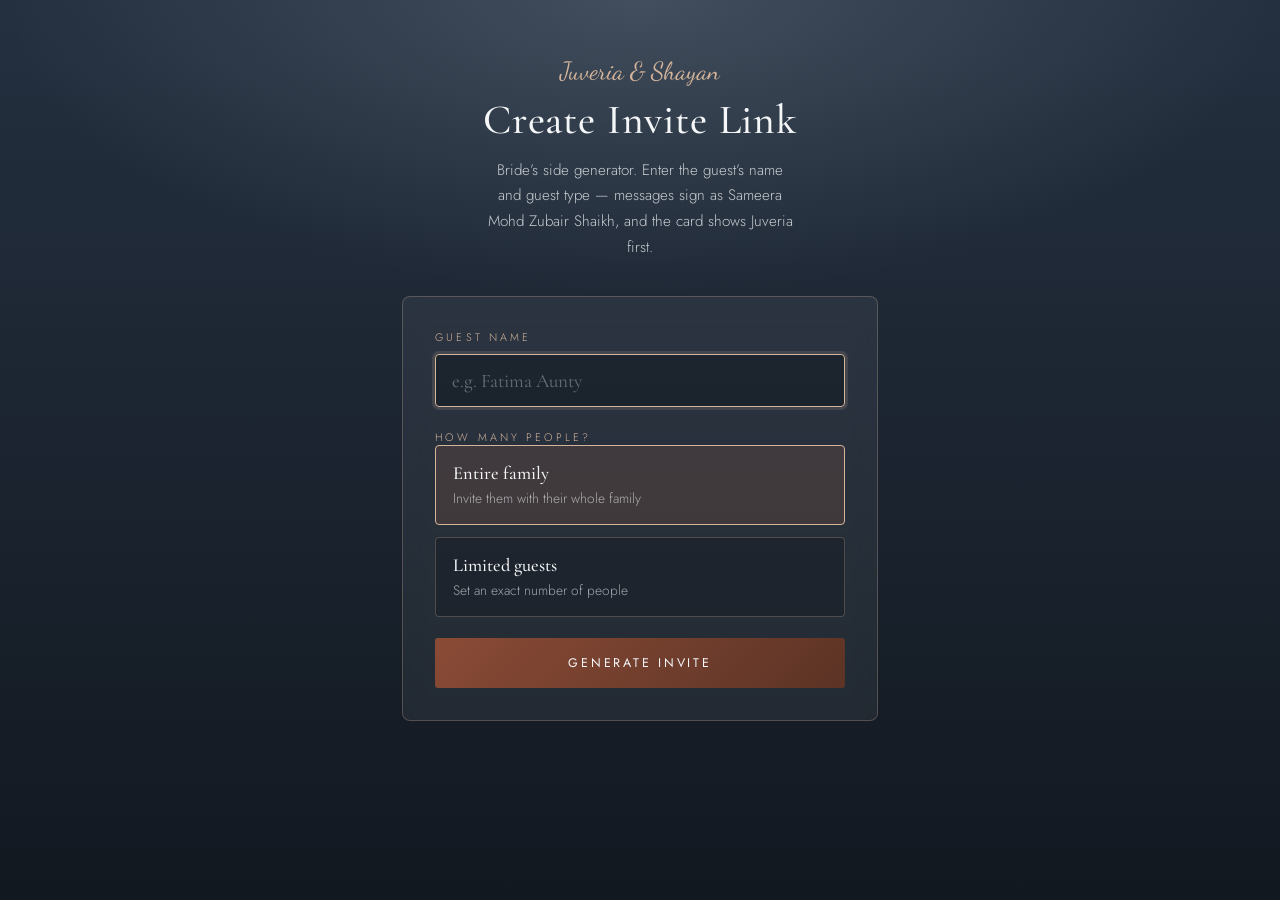
==== create-girl.html @ df61ccbf "Add bride-side invite generator with Juveria-first card. Co-authored-by: Cursor <cursoragent@cursor." ====
<!DOCTYPE html>
<html lang="en">
<head>
  <meta charset="UTF-8" />
  <meta name="viewport" content="width=device-width, initial-scale=1.0, viewport-fit=cover" />
  <title>Create Invite Link (Bride Side) | Juveria &amp; Shayan</title>
  <meta name="robots" content="noindex, nofollow" />
  <meta name="theme-color" content="#121820" />
  <link rel="icon" type="image/svg+xml" href="assets/favicon.svg" />
  <link rel="preconnect" href="https://fonts.googleapis.com" />
  <link rel="preconnect" href="https://fonts.gstatic.com" crossorigin />
  <link href="https://fonts.googleapis.com/css2?family=Cormorant+Garamond:ital,wght@0,400;0,500;0,600;1,400&family=Jost:wght@300;400;500&family=Dancing+Script:wght@600&display=swap" rel="stylesheet" />
  <link rel="stylesheet" href="css/create.css" />
  <script defer src="js/create.js"></script>
</head>
<body data-side="bride">
  <main class="create">
    <header class="create-header">
      <p class="create-eyebrow">Juveria &amp; Shayan</p>
      <h1 class="create-title">Create Invite Link</h1>
      <p class="create-lead">Bride&rsquo;s side generator. Enter the guest&rsquo;s name and guest type &mdash; messages sign as Sameera Mohd Zubair Shaikh, and the card shows Juveria first.</p>
    </header>

    <form class="create-form" id="inviteForm" autocomplete="on">
      <label class="field">
        <span class="field-label">Guest name</span>
        <input
          type="text"
          id="guestName"
          name="guestName"
          placeholder="e.g. Fatima Aunty"
          required
          maxlength="60"
          autofocus
        />
      </label>

      <fieldset class="guest-type">
        <legend class="field-label">How many people?</legend>

        <label class="option">
          <input type="radio" name="guestMode" value="family" checked />
          <span class="option-card">
            <strong>Entire family</strong>
            <em>Invite them with their whole family</em>
          </span>
        </label>

        <label class="option">
          <input type="radio" name="guestMode" value="limited" />
          <span class="option-card">
            <strong>Limited guests</strong>
            <em>Set an exact number of people</em>
          </span>
        </label>
      </fieldset>

      <label class="field field--count" id="countField" hidden>
        <span class="field-label">Number of people</span>
        <input
          type="number"
          id="guestCount"
          name="guestCount"
          min="1"
          max="50"
          step="1"
          placeholder="e.g. 4"
          inputmode="numeric"
        />
      </label>

      <button class="btn-generate" type="submit">Generate invite</button>
    </form>

    <section class="create-result" id="result" hidden>
      <p class="result-eyebrow">Your personalized invite</p>

      <div class="result-block">
        <div class="result-head">
          <h2>Invite link</h2>
          <button type="button" class="btn-copy" id="copyLink" data-target="inviteLink">Copy</button>
        </div>
        <input class="result-input" id="inviteLink" type="text" readonly />
      </div>

      <div class="result-block">
        <div class="result-head">
          <h2>WhatsApp message</h2>
          <button type="button" class="btn-copy" id="copyMessage" data-target="inviteMessage">Copy</button>
        </div>
        <textarea class="result-message" id="inviteMessage" readonly rows="12"></textarea>
      </div>

      <div class="result-actions">
        <a class="btn-whatsapp" id="whatsappShare" href="#" target="_blank" rel="noopener">
          Open in WhatsApp
        </a>
        <a class="btn-preview" id="previewLink" href="#" target="_blank" rel="noopener">
          Preview invite
        </a>
      </div>
    </section>
  </main>
</body>
</html>
---- css/create.css ----
:root {
  --ivory: #f4f6f8;
  --ink: #2f3438;
  --ink-soft: #6a7278;
  --gold: #b06a49;
  --gold-light: #d4b49a;
  --emerald: #8a4b36;
  --emerald-deep: #5c3325;
  --night: #121820;
  --panel: rgba(255, 255, 255, 0.06);
  --font-serif: "Cormorant Garamond", Georgia, serif;
  --font-sans: "Jost", "Segoe UI", sans-serif;
  --font-script: "Dancing Script", cursive;
}

* { box-sizing: border-box; margin: 0; padding: 0; }

body {
  min-height: 100dvh;
  font-family: var(--font-sans);
  font-weight: 300;
  color: var(--ivory);
  background:
    radial-gradient(90% 60% at 50% 0%, rgba(200, 214, 224, 0.18), transparent 55%),
    linear-gradient(180deg, #243040 0%, var(--night) 100%);
  -webkit-font-smoothing: antialiased;
}

.create {
  width: min(100%, 520px);
  margin: 0 auto;
  padding: 2.4rem 1.4rem 4rem;
}

.create-header { text-align: center; margin-bottom: 2.2rem; }

.create-eyebrow {
  font-family: var(--font-script);
  font-size: 1.55rem;
  color: var(--gold-light);
  margin-bottom: 0.55rem;
}

.create-title {
  font-family: var(--font-serif);
  font-weight: 500;
  font-size: clamp(2rem, 8vw, 2.6rem);
  letter-spacing: 0.02em;
  margin-bottom: 0.8rem;
}

.create-lead {
  font-size: 0.95rem;
  line-height: 1.7;
  color: rgba(244, 246, 248, 0.78);
  max-width: 34ch;
  margin: 0 auto;
}

.create-form,
.create-result {
  background: var(--panel);
  border: 1px solid rgba(212, 180, 154, 0.28);
  border-radius: 8px;
  padding: 1.6rem 1.35rem;
  backdrop-filter: blur(10px);
  -webkit-backdrop-filter: blur(10px);
}

.create-form { display: grid; gap: 1.35rem; }

.field { display: grid; gap: 0.55rem; }

.field-label,
.guest-type legend {
  font-size: 0.68rem;
  letter-spacing: 0.28em;
  text-transform: uppercase;
  color: var(--gold-light);
}

.field input {
  width: 100%;
  border: 1px solid rgba(212, 180, 154, 0.4);
  border-radius: 4px;
  background: rgba(18, 24, 32, 0.55);
  color: var(--ivory);
  font-family: var(--font-serif);
  font-size: 1.2rem;
  padding: 0.85rem 1rem;
  outline: none;
}

.field input:focus {
  border-color: var(--gold-light);
  box-shadow: 0 0 0 3px rgba(212, 180, 154, 0.15);
}

.field input::placeholder { color: rgba(244, 246, 248, 0.35); }

.guest-type {
  border: none;
  display: grid;
  gap: 0.75rem;
}

.option { cursor: pointer; }

.option input {
  position: absolute;
  opacity: 0;
  pointer-events: none;
}

.option-card {
  display: grid;
  gap: 0.25rem;
  padding: 1rem 1.05rem;
  border-radius: 4px;
  border: 1px solid rgba(212, 180, 154, 0.28);
  background: rgba(18, 24, 32, 0.4);
  transition: border-color 0.2s, background 0.2s;
}

.option-card strong {
  font-family: var(--font-serif);
  font-size: 1.15rem;
  font-weight: 500;
  color: var(--ivory);
}

.option-card em {
  font-style: normal;
  font-size: 0.86rem;
  color: rgba(244, 246, 248, 0.62);
}

.option input:checked + .option-card {
  border-color: var(--gold-light);
  background: rgba(176, 106, 73, 0.18);
}

.btn-generate,
.btn-whatsapp,
.btn-preview,
.btn-copy {
  font-family: var(--font-sans);
  font-size: 0.78rem;
  letter-spacing: 0.22em;
  text-transform: uppercase;
  cursor: pointer;
  border-radius: 3px;
}

.btn-generate {
  border: none;
  background: linear-gradient(135deg, var(--emerald), var(--emerald-deep));
  color: var(--ivory);
  padding: 1rem 1.2rem;
  transition: transform 0.2s, opacity 0.2s;
}

.btn-generate:active { transform: scale(0.98); }

.create-result {
  margin-top: 1.4rem;
  display: grid;
  gap: 1.35rem;
  animation: rise 0.55s ease;
}

@keyframes rise {
  from { opacity: 0; transform: translateY(14px); }
  to { opacity: 1; transform: none; }
}

.result-eyebrow {
  text-align: center;
  font-size: 0.68rem;
  letter-spacing: 0.32em;
  text-transform: uppercase;
  color: var(--gold-light);
}

.result-block { display: grid; gap: 0.6rem; }

.result-head {
  display: flex;
  align-items: center;
  justify-content: space-between;
  gap: 0.8rem;
}

.result-head h2 {
  font-family: var(--font-serif);
  font-size: 1.2rem;
  font-weight: 500;
}

.btn-copy {
  border: 1px solid rgba(212, 180, 154, 0.45);
  background: transparent;
  color: var(--gold-light);
  padding: 0.45rem 0.75rem;
}

.btn-copy.is-copied {
  color: var(--ivory);
  border-color: var(--gold);
  background: rgba(176, 106, 73, 0.25);
}

.result-input,
.result-message {
  width: 100%;
  border: 1px solid rgba(212, 180, 154, 0.28);
  border-radius: 4px;
  background: rgba(18, 24, 32, 0.55);
  color: var(--ivory);
  font-family: var(--font-sans);
  font-size: 0.92rem;
  line-height: 1.65;
  padding: 0.9rem 1rem;
  resize: none;
}

.result-input { font-size: 0.82rem; }

.result-actions {
  display: grid;
  gap: 0.75rem;
}

.btn-whatsapp,
.btn-preview {
  display: grid;
  place-items: center;
  text-decoration: none;
  padding: 0.95rem 1rem;
}

.btn-whatsapp {
  background: #128c7e;
  color: white;
}

.btn-preview {
  border: 1px solid rgba(212, 180, 154, 0.45);
  color: var(--gold-light);
}

[hidden] { display: none !important; }

@media (min-width: 640px) {
  .create { padding-top: 3.5rem; }
  .create-form,
  .create-result { padding: 2rem; }
}
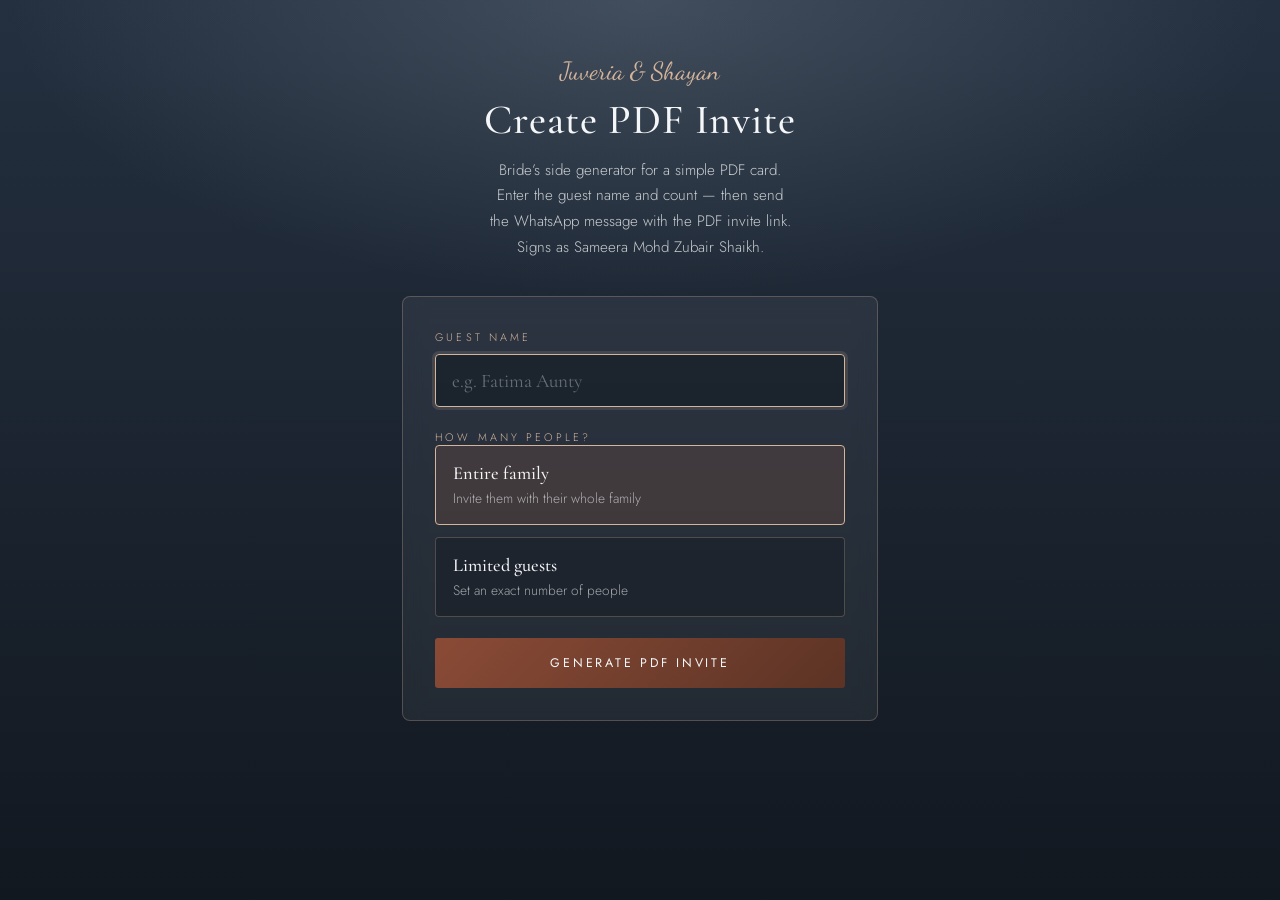
==== commit edd16260: "Add girl-side PDF invitation and switch bride generator to PDF. Co-authored-by: Cursor <cursoragent@" ====
--- a/create-girl.html
+++ b/create-girl.html
@@ -3,7 +3,7 @@
 <head>
   <meta charset="UTF-8" />
   <meta name="viewport" content="width=device-width, initial-scale=1.0, viewport-fit=cover" />
-  <title>Create Invite Link (Bride Side) | Juveria &amp; Shayan</title>
+  <title>Create PDF Invite (Bride Side) | Juveria &amp; Shayan</title>
   <meta name="robots" content="noindex, nofollow" />
   <meta name="theme-color" content="#121820" />
   <link rel="icon" type="image/svg+xml" href="assets/favicon.svg" />
@@ -17,8 +17,8 @@
   <main class="create">
     <header class="create-header">
       <p class="create-eyebrow">Juveria &amp; Shayan</p>
-      <h1 class="create-title">Create Invite Link</h1>
-      <p class="create-lead">Bride&rsquo;s side generator. Enter the guest&rsquo;s name and guest type &mdash; messages sign as Sameera Mohd Zubair Shaikh, and the card shows Juveria first.</p>
+      <h1 class="create-title">Create PDF Invite</h1>
+      <p class="create-lead">Bride&rsquo;s side generator for a simple PDF card. Enter the guest name and count &mdash; then send the WhatsApp message with the PDF invite link. Signs as Sameera Mohd Zubair Shaikh.</p>
     </header>
 
     <form class="create-form" id="inviteForm" autocomplete="on">
@@ -69,15 +69,15 @@
         />
       </label>
 
-      <button class="btn-generate" type="submit">Generate invite</button>
+      <button class="btn-generate" type="submit">Generate PDF invite</button>
     </form>
 
     <section class="create-result" id="result" hidden>
-      <p class="result-eyebrow">Your personalized invite</p>
+      <p class="result-eyebrow">Your personalized PDF invite</p>
 
       <div class="result-block">
         <div class="result-head">
-          <h2>Invite link</h2>
+          <h2 id="linkHeading">PDF invite link</h2>
           <button type="button" class="btn-copy" id="copyLink" data-target="inviteLink">Copy</button>
         </div>
         <input class="result-input" id="inviteLink" type="text" readonly />
@@ -96,7 +96,7 @@
           Open in WhatsApp
         </a>
         <a class="btn-preview" id="previewLink" href="#" target="_blank" rel="noopener">
-          Preview invite
+          <span id="previewLabel">Open PDF invite</span>
         </a>
       </div>
     </section>
